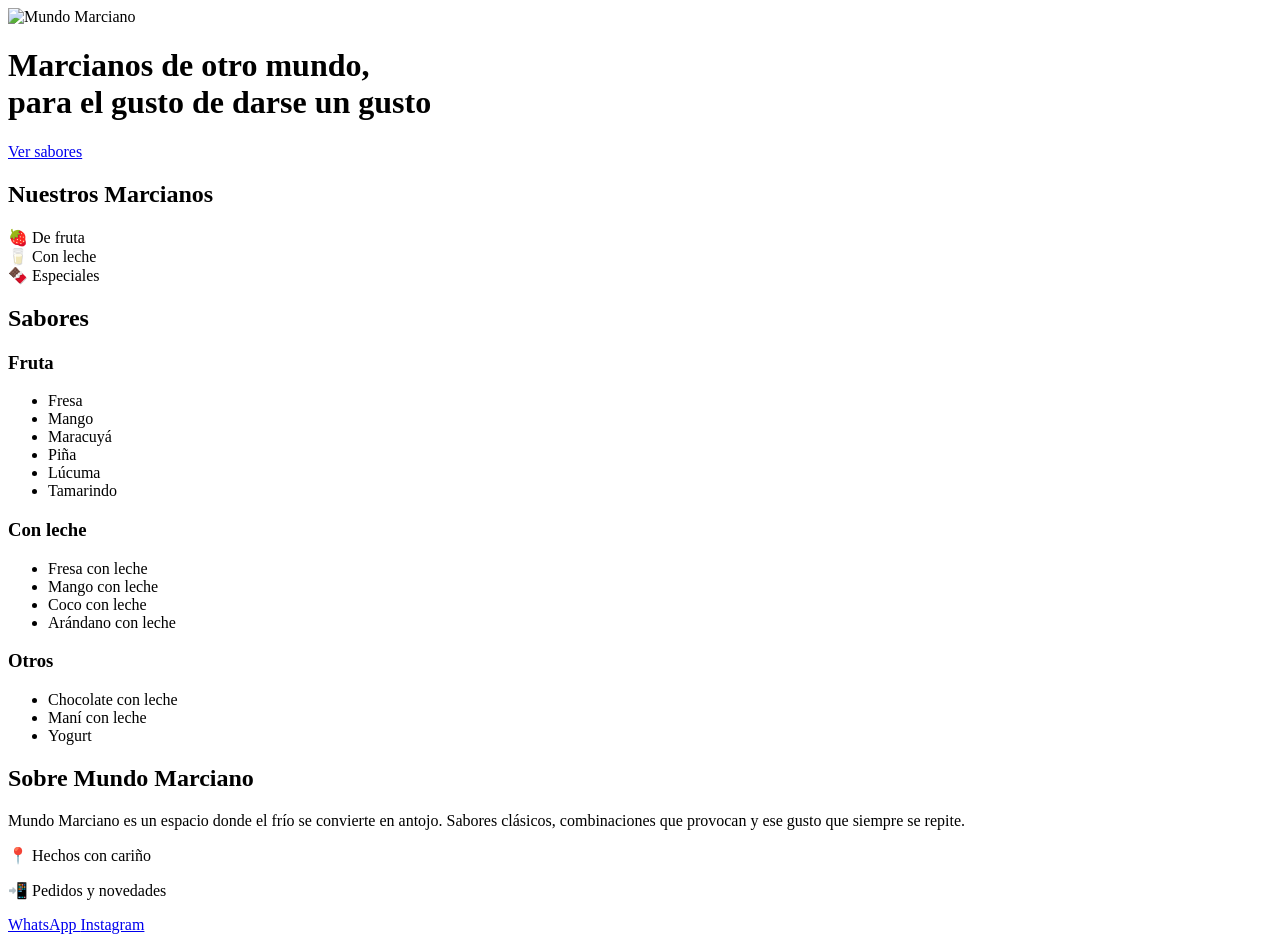
==== index.html @ f93a79f3 "Update and rename Mundo marciano/index.html to index.html" ====
<!DOCTYPE html>
<html lang="es">
<head>
  <meta charset="UTF-8" />
  <meta name="viewport" content="width=device-width, initial-scale=1.0" />
  <title>Mundo Marciano</title>
  <link rel="stylesheet" href="styles.css" />
  <link rel="preconnect" href="https://fonts.googleapis.com">
  <link rel="preconnect" href="https://fonts.gstatic.com" crossorigin>
  <link href="https://fonts.googleapis.com/css2?family=Poppins:wght@300;400;600;700&display=swap" rel="stylesheet">
</head>
<body>

  <!-- HEADER -->
  <header class="header">
    <img src="assets/logo.png" alt="Mundo Marciano" class="logo">
    <h1>Marcianos de otro mundo,<br>para el gusto de darse un gusto</h1>
    <a href="#sabores" class="btn-primary">Ver sabores</a>
  </header>

  <!-- NUESTROS MARCIANOS -->
  <section class="section">
    <h2>Nuestros Marcianos</h2>
    <div class="cards">
      <div class="card">🍓 De fruta</div>
      <div class="card">🥛 Con leche</div>
      <div class="card">🍫 Especiales</div>
    </div>
  </section>

  <!-- SABORES -->
  <section class="section light" id="sabores">
    <h2>Sabores</h2>

    <h3>Fruta</h3>
    <ul class="sabores">
      <li>Fresa</li>
      <li>Mango</li>
      <li>Maracuyá</li>
      <li>Piña</li>
      <li>Lúcuma</li>
      <li>Tamarindo</li>
    </ul>

    <h3>Con leche</h3>
    <ul class="sabores">
      <li>Fresa con leche</li>
      <li>Mango con leche</li>
      <li>Coco con leche</li>
      <li>Arándano con leche</li>
    </ul>

    <h3>Otros</h3>
    <ul class="sabores">
      <li>Chocolate con leche</li>
      <li>Maní con leche</li>
      <li>Yogurt</li>
    </ul>
  </section>

  <!-- SOBRE NOSOTROS -->
  <section class="section">
    <h2>Sobre Mundo Marciano</h2>
    <p>
      Mundo Marciano es un espacio donde el frío se convierte en antojo.
      Sabores clásicos, combinaciones que provocan y ese gusto que siempre se repite.
    </p>
  </section>

  <!-- CONTACTO -->
  <footer class="footer">
    <p>📍 Hechos con cariño</p>
  </footer>
 <script src="script.js"></script>
</body>
</html>
<footer class="footer">
  <p>📲 Pedidos y novedades</p>

  <div class="social-buttons">
    <a 
      href="https://wa.me/51902124147"
      target="_blank"
      class="btn-primary"
    >
      WhatsApp
    </a>

    <a 
      href="https://www.instagram.com/tucuenta"
      target="_blank"
      class="btn-primary"
    >
      Instagram
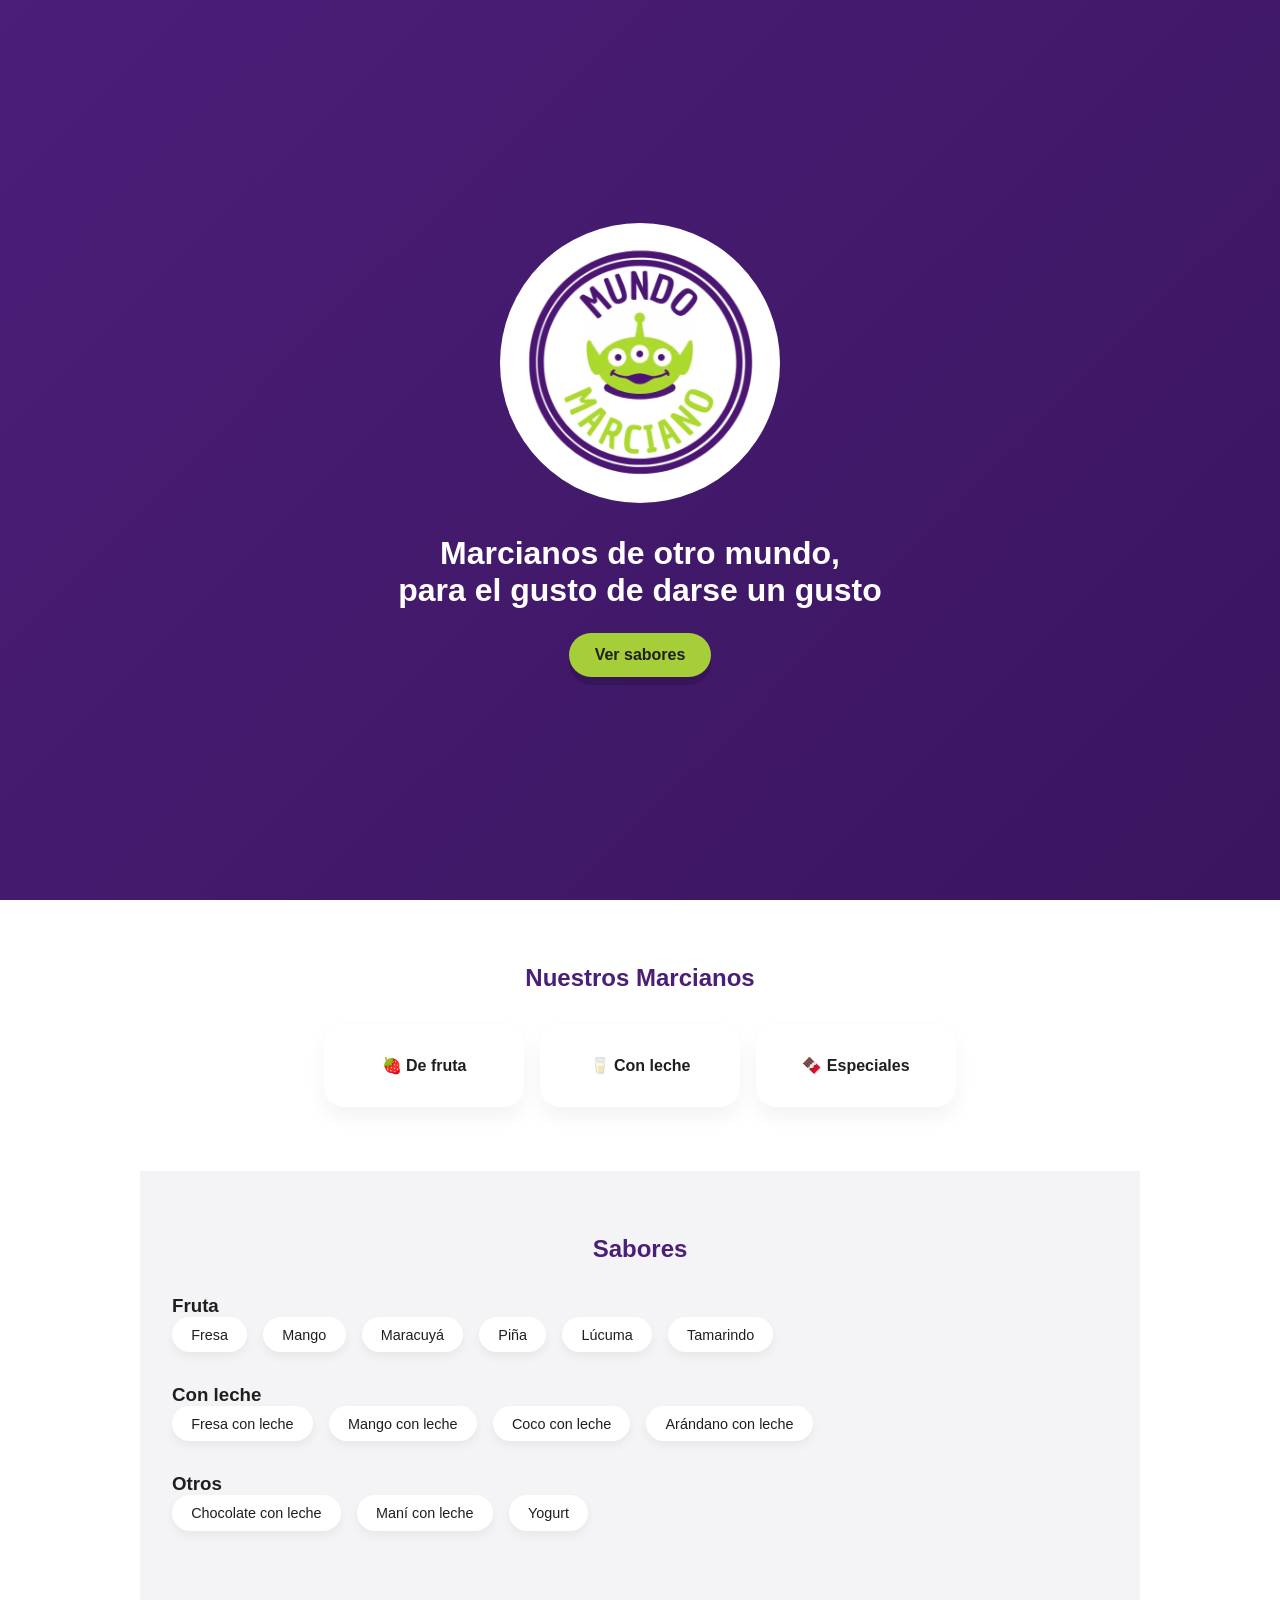
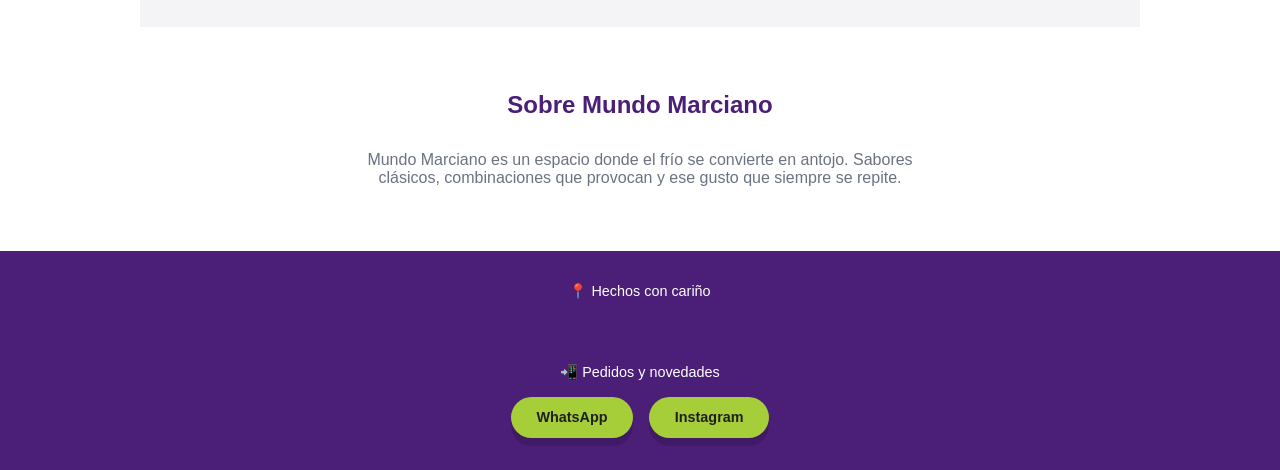
==== commit 81010879: "Update index.html" ====
--- a/index.html
+++ b/index.html
@@ -87,8 +87,9 @@
     </a>
 
     <a 
-      href="https://www.instagram.com/tucuenta"
+      href="https://www.instagram.com/lleonm._"
       target="_blank"
       class="btn-primary"
     >
       Instagram
+
--- a/styles.css
+++ b/styles.css
@@ -0,0 +1,262 @@
+:root {
+  --morado: #4B1E78;
+  --verde: #A6CE39;
+  --blanco: #FFFFFF;
+  --gris-claro: #F4F4F6;
+  --gris-texto: #6B7280;
+  --negro: #1F1F1F;
+}
+
+* {
+  margin: 0;
+  padding: 0;
+  box-sizing: border-box;
+  font-family: 'Poppins', sans-serif;
+}
+
+body {
+  background-color: var(--blanco);
+  color: var(--negro);
+}
+
+.header {
+  min-height: 100vh;
+  background: linear-gradient(135deg, var(--morado), #3a155f);
+  color: white;
+  display: flex;
+  flex-direction: column;
+  align-items: center;
+  justify-content: center;
+  text-align: center;
+  padding: 2rem;
+}
+
+.logo {
+width: clamp(200px, 35vw, 280px);
+height: clamp(200px, 35vw, 280px);
+  object-fit: cover;
+  border-radius: 50%;
+  background-color: white;
+
+  padding: 14px;
+  margin-bottom: 2rem;
+
+  box-shadow: 0 14
+}
+
+.header h1 {
+  font-size: 2rem;
+  margin-bottom: 1.5rem;
+  font-weight: 600;
+}
+
+.btn-primary {
+  background-color: var(--verde);
+  color: var(--negro);
+  padding: 0.8rem 1.5rem;
+  border-radius: 30px;
+  text-decoration: none;
+  font-weight: 600;
+}
+
+.section {
+  padding: 4rem 2rem;
+  max-width: 1000px;
+  margin: auto;
+}
+
+.section.light {
+  background-color: var(--gris-claro);
+}
+
+.section h2 {
+  color: var(--morado);
+  margin-bottom: 2rem;
+  text-align: center;
+}
+
+.cards {
+  display: flex;
+  gap: 1rem;
+  justify-content: center;
+  flex-wrap: wrap;
+}
+
+.card {
+  background-color: white;
+  padding: 2rem;
+  border-radius: 20px;
+  min-width: 200px;
+  text-align: center;
+  font-weight: 600;
+  box-shadow: 0 10px 20px rgba(0,0,0,0.05);
+}
+
+.sabores {
+  list-style: none;
+  display: flex;
+  flex-wrap: wrap;
+  gap: 1rem;
+  margin-bottom: 2rem;
+}
+
+.sabores li {
+  background-color: white;
+  padding: 0.6rem 1.2rem;
+  border-radius: 20px;
+  font-size: 0.9rem;
+  box-shadow: 0 5px 10px rgba(0,0,0,0.05);
+}
+
+.section p {
+  text-align: center;
+  max-width: 600px;
+  margin: auto;
+  color: var(--gris-texto);
+}
+
+.footer {
+  background-color: var(--morado);
+  color: white;
+  text-align: center;
+  padding: 2rem;
+  font-size: 0.9rem;
+}
+
+.btn-primary {
+  background-color: var(--verde);
+  color: var(--negro);
+  padding: 0.8rem 1.6rem;
+  border-radius: 30px;
+  text-decoration: none;
+  font-weight: 600;
+  transition: 
+    transform 0.15s ease,
+    box-shadow 0.15s ease,
+    background-color 0.15s ease;
+  box-shadow: 0 8px 0 rgba(0,0,0,0.15);
+  display: inline-block;
+}
+
+/* Al pasar el cursor */
+.btn-primary:hover {
+  transform: translateY(3px);
+  box-shadow: 0 4px 0 rgba(0,0,0,0.15);
+  background-color: #9bc92f; /* verde un pelín más oscuro */
+}
+
+/* Al hacer click */
+.btn-primary:active {
+  transform: translateY(8px);
+  box-shadow: 0 0 0 rgba(0,0,0,0.2);
+}
+
+.card {
+  background-color: white;
+  padding: 2rem;
+  border-radius: 20px;
+  min-width: 200px;
+  text-align: center;
+  font-weight: 600;
+  box-shadow: 0 10px 20px rgba(0,0,0,0.05);
+  transition: transform 0.2s ease, box-shadow 0.2s ease;
+  cursor: default;
+}
+
+.card:hover {
+  transform: translateY(-6px);
+  box-shadow: 0 18px 30px rgba(0,0,0,0.08);
+}
+
+.sabores li {
+  background-color: white;
+  padding: 0.6rem 1.2rem;
+  border-radius: 20px;
+  font-size: 0.9rem;
+  box-shadow: 0 5px 10px rgba(0,0,0,0.05);
+  transition: transform 0.15s ease, background-color 0.15s ease;
+}
+
+.sabores li:hover {
+  transform: scale(1.05);
+  background-color: var(--gris-claro);
+}
+
+.btn-primary {
+  background-color: var(--verde);
+  color: var(--negro);
+  padding: 0.8rem 1.6rem;
+  border-radius: 30px;
+  text-decoration: none;
+  font-weight: 600;
+  display: inline-block;
+
+  /* interacción */
+  cursor: pointer;
+  transition: 
+    transform 0.15s ease,
+    box-shadow 0.15s ease,
+    background-color 0.15s ease;
+  box-shadow: 0 8px 0 rgba(0,0,0,0.15);
+}
+
+/* hover */
+.btn-primary:hover {
+  transform: translateY(3px);
+  box-shadow: 0 4px 0 rgba(0,0,0,0.15);
+  background-color: #9bc92f;
+}
+
+/* click */
+.btn-primary:active {
+  transform: translateY(8px);
+  box-shadow: 0 0 0 rgba(0,0,0,0.2);
+}
+
+.card {
+  background-color: white;
+  padding: 2rem;
+  border-radius: 20px;
+  min-width: 200px;
+  text-align: center;
+  font-weight: 600;
+
+  box-shadow: 0 10px 20px rgba(0,0,0,0.05);
+  transition: transform 0.2s ease, box-shadow 0.2s ease;
+
+  cursor: pointer;
+}
+
+.card:hover {
+  transform: translateY(-6px);
+  box-shadow: 0 18px 30px rgba(0,0,0,0.08);
+}
+
+.sabores li {
+  background-color: white;
+  padding: 0.6rem 1.2rem;
+  border-radius: 20px;
+  font-size: 0.9rem;
+
+  box-shadow: 0 5px 10px rgba(0,0,0,0.05);
+  transition: transform 0.15s ease, background-color 0.15s ease;
+
+  cursor: pointer;
+}
+
+.sabores li:hover {
+  transform: scale(1.05);
+  background-color: var(--gris-claro);
+}
+
+html {
+  scroll-behavior: smooth;
+}
+
+.social-buttons {
+  margin-top: 1rem;
+  display: flex;
+  gap: 1rem;
+  justify-content: center;
+  flex-wrap: wrap;
+}
